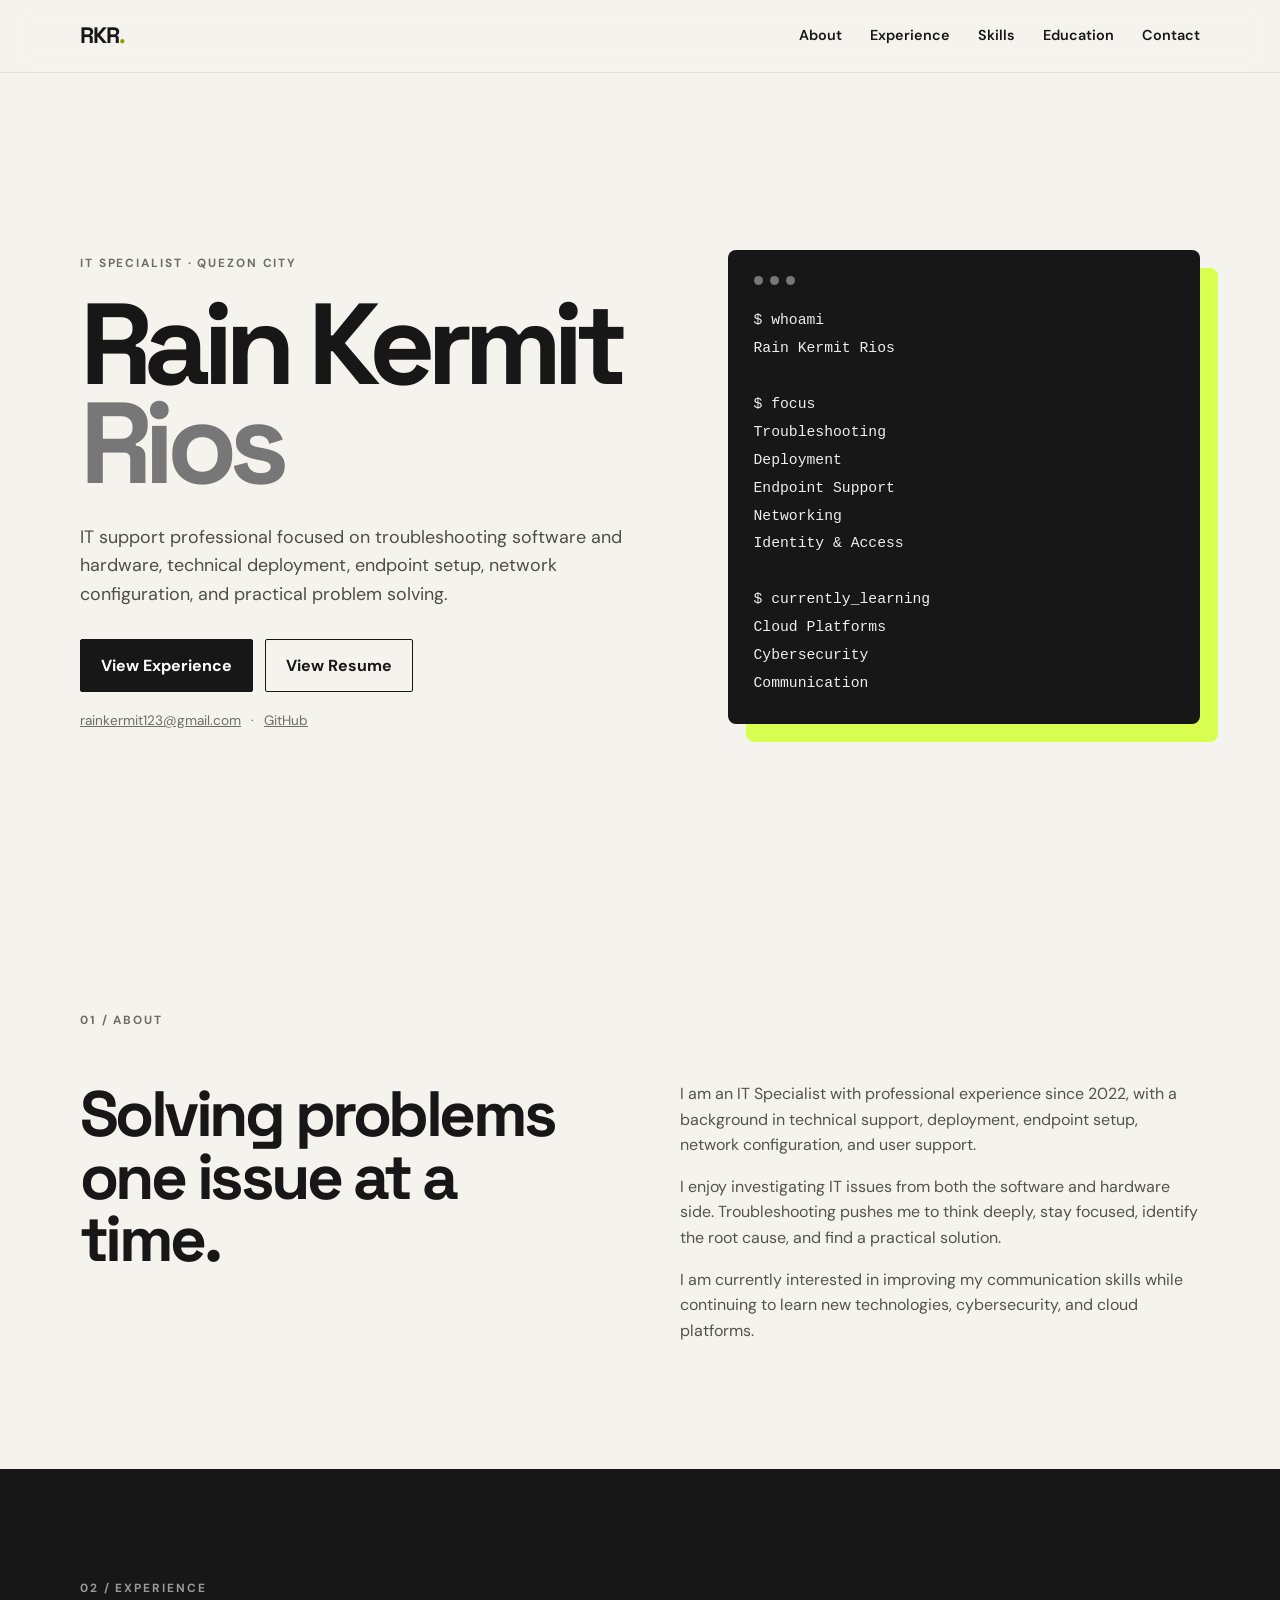
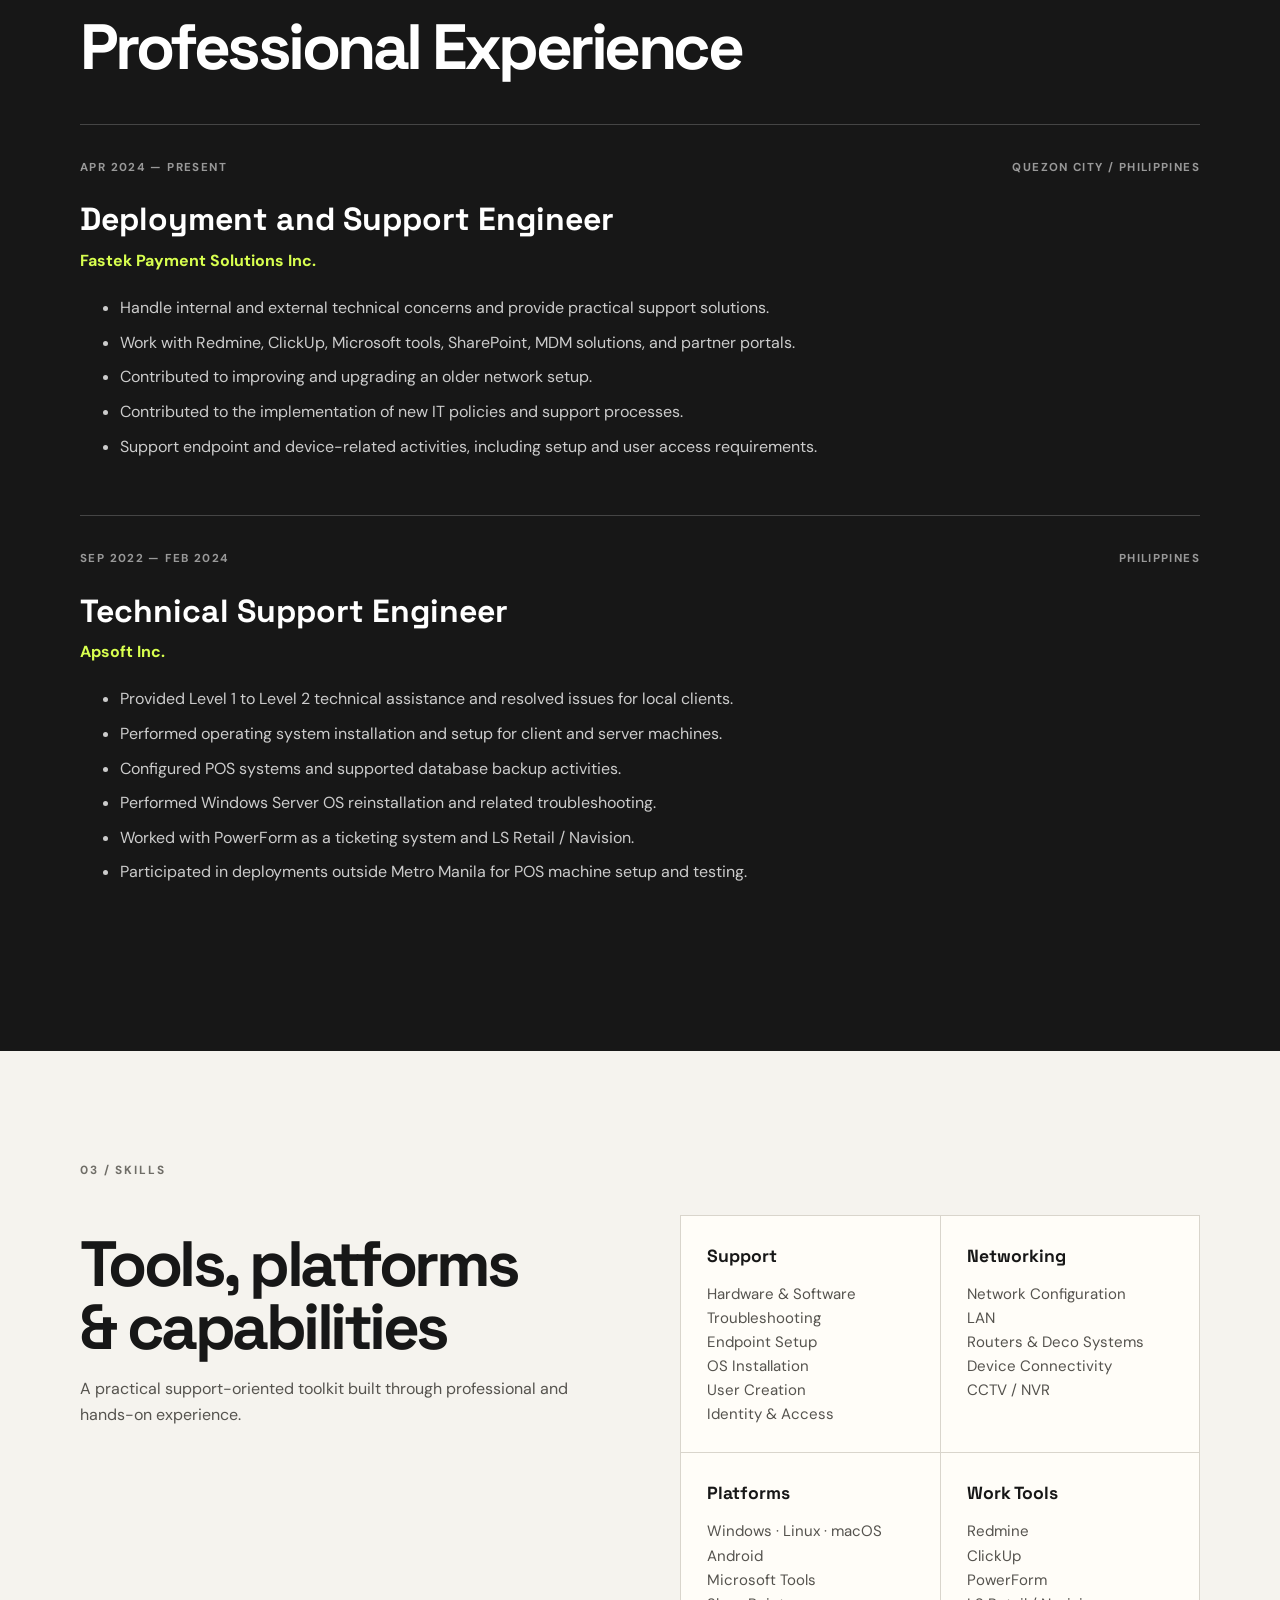
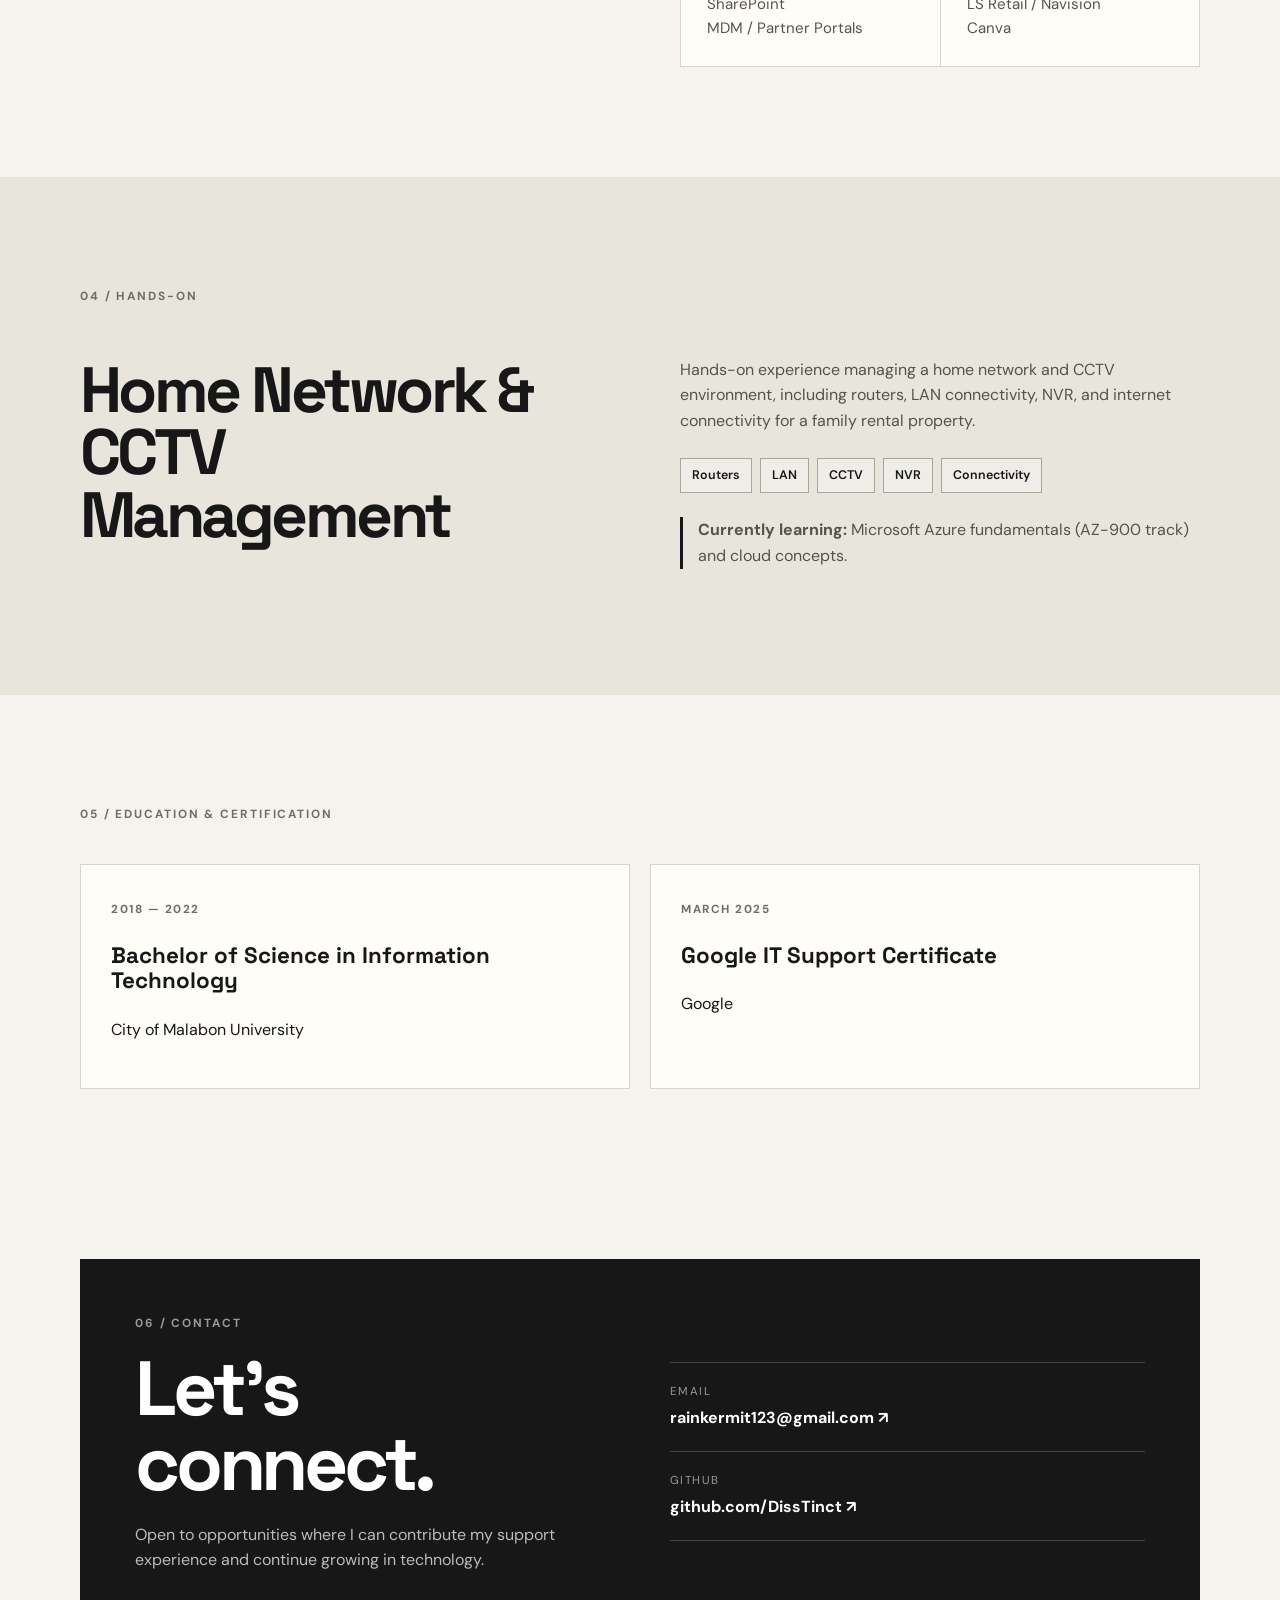
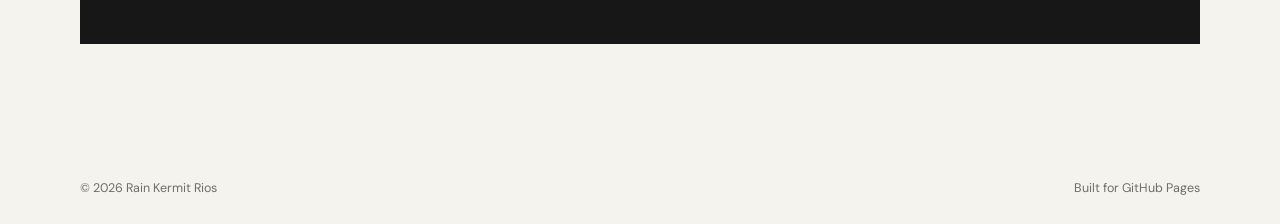
==== index.html @ cad7d7b9 "Add files via upload" ====
<!DOCTYPE html>
<html lang="en">
<head>
  <meta charset="UTF-8">
  <meta name="viewport" content="width=device-width, initial-scale=1.0">
  <meta name="description" content="Portfolio and resume of Rain Kermit Rios, IT Specialist.">
  <title>Rain Kermit Rios | IT Specialist</title>
  <link rel="stylesheet" href="style.css">
</head>
<body>
  <header class="site-header">
    <nav class="nav container">
      <a class="brand" href="#top">RKR<span>.</span></a>
      <button class="menu-toggle" aria-label="Toggle navigation">☰</button>
      <div class="nav-links">
        <a href="#about">About</a>
        <a href="#experience">Experience</a>
        <a href="#skills">Skills</a>
        <a href="#education">Education</a>
        <a href="#contact">Contact</a>
      </div>
    </nav>
  </header>

  <main id="top">
    <section class="hero container">
      <div class="hero-copy">
        <p class="eyebrow">IT SPECIALIST · QUEZON CITY</p>
        <h1>Rain Kermit<br><span>Rios</span></h1>
        <p class="hero-text">
          IT support professional focused on troubleshooting software and hardware,
          technical deployment, endpoint setup, network configuration, and practical problem solving.
        </p>
        <div class="hero-actions">
          <a class="button primary" href="#experience">View Experience</a>
          <a class="button secondary" href="resume.html" target="_blank">View Resume</a>
        </div>
        <div class="quick-links">
          <a href="mailto:rainkermit123@gmail.com">rainkermit123@gmail.com</a>
          <span>·</span>
          <a href="https://github.com/DissTinct" target="_blank" rel="noopener">GitHub</a>
        </div>
      </div>
      <div class="hero-card">
        <div class="terminal-top"><span></span><span></span><span></span></div>
        <pre><code>$ whoami
Rain Kermit Rios

$ focus
Troubleshooting
Deployment
Endpoint Support
Networking
Identity & Access

$ currently_learning
Cloud Platforms
Cybersecurity
Communication</code></pre>
      </div>
    </section>

    <section id="about" class="section container">
      <div class="section-label">01 / ABOUT</div>
      <div class="two-col">
        <div>
          <h2>Solving problems<br>one issue at a time.</h2>
        </div>
        <div>
          <p>
            I am an IT Specialist with professional experience since 2022, with a background
            in technical support, deployment, endpoint setup, network configuration, and user support.
          </p>
          <p>
            I enjoy investigating IT issues from both the software and hardware side. Troubleshooting
            pushes me to think deeply, stay focused, identify the root cause, and find a practical solution.
          </p>
          <p>
            I am currently interested in improving my communication skills while continuing to learn
            new technologies, cybersecurity, and cloud platforms.
          </p>
        </div>
      </div>
    </section>

    <section id="experience" class="section section-dark">
      <div class="container">
        <div class="section-label">02 / EXPERIENCE</div>
        <h2>Professional Experience</h2>

        <article class="experience-card">
          <div class="experience-meta">
            <span>APR 2024 — PRESENT</span>
            <span>QUEZON CITY / PHILIPPINES</span>
          </div>
          <h3>Deployment and Support Engineer</h3>
          <h4>Fastek Payment Solutions Inc.</h4>
          <ul>
            <li>Handle internal and external technical concerns and provide practical support solutions.</li>
            <li>Work with Redmine, ClickUp, Microsoft tools, SharePoint, MDM solutions, and partner portals.</li>
            <li>Contributed to improving and upgrading an older network setup.</li>
            <li>Contributed to the implementation of new IT policies and support processes.</li>
            <li>Support endpoint and device-related activities, including setup and user access requirements.</li>
          </ul>
        </article>

        <article class="experience-card">
          <div class="experience-meta">
            <span>SEP 2022 — FEB 2024</span>
            <span>PHILIPPINES</span>
          </div>
          <h3>Technical Support Engineer</h3>
          <h4>Apsoft Inc.</h4>
          <ul>
            <li>Provided Level 1 to Level 2 technical assistance and resolved issues for local clients.</li>
            <li>Performed operating system installation and setup for client and server machines.</li>
            <li>Configured POS systems and supported database backup activities.</li>
            <li>Performed Windows Server OS reinstallation and related troubleshooting.</li>
            <li>Worked with PowerForm as a ticketing system and LS Retail / Navision.</li>
            <li>Participated in deployments outside Metro Manila for POS machine setup and testing.</li>
          </ul>
        </article>
      </div>
    </section>

    <section id="skills" class="section container">
      <div class="section-label">03 / SKILLS</div>
      <div class="two-col">
        <div>
          <h2>Tools, platforms<br>& capabilities</h2>
          <p class="muted">A practical support-oriented toolkit built through professional and hands-on experience.</p>
        </div>
        <div class="skills-grid">
          <div class="skill-group">
            <h3>Support</h3>
            <p>Hardware & Software Troubleshooting<br>Endpoint Setup<br>OS Installation<br>User Creation<br>Identity & Access</p>
          </div>
          <div class="skill-group">
            <h3>Networking</h3>
            <p>Network Configuration<br>LAN<br>Routers & Deco Systems<br>Device Connectivity<br>CCTV / NVR</p>
          </div>
          <div class="skill-group">
            <h3>Platforms</h3>
            <p>Windows · Linux · macOS<br>Android<br>Microsoft Tools<br>SharePoint<br>MDM / Partner Portals</p>
          </div>
          <div class="skill-group">
            <h3>Work Tools</h3>
            <p>Redmine<br>ClickUp<br>PowerForm<br>LS Retail / Navision<br>Canva</p>
          </div>
        </div>
      </div>
    </section>

    <section class="section section-alt">
      <div class="container">
        <div class="section-label">04 / HANDS-ON</div>
        <div class="two-col">
          <div>
            <h2>Home Network &<br>CCTV Management</h2>
          </div>
          <div>
            <p>
              Hands-on experience managing a home network and CCTV environment, including
              routers, LAN connectivity, NVR, and internet connectivity for a family rental property.
            </p>
            <div class="tag-list">
              <span>Routers</span><span>LAN</span><span>CCTV</span><span>NVR</span><span>Connectivity</span>
            </div>
            <p class="learning-note"><strong>Currently learning:</strong> Microsoft Azure fundamentals (AZ-900 track) and cloud concepts.</p>
          </div>
        </div>
      </div>
    </section>

    <section id="education" class="section container">
      <div class="section-label">05 / EDUCATION & CERTIFICATION</div>
      <div class="credentials">
        <div class="credential">
          <span class="credential-year">2018 — 2022</span>
          <h3>Bachelor of Science in Information Technology</h3>
          <p>City of Malabon University</p>
        </div>
        <div class="credential">
          <span class="credential-year">MARCH 2025</span>
          <h3>Google IT Support Certificate</h3>
          <p>Google</p>
        </div>
      </div>
    </section>

    <section id="contact" class="section contact-section">
      <div class="container contact-card">
        <div>
          <div class="section-label">06 / CONTACT</div>
          <h2>Let's connect.</h2>
          <p>Open to opportunities where I can contribute my support experience and continue growing in technology.</p>
        </div>
        <div class="contact-links">
          <a class="contact-link" href="mailto:rainkermit123@gmail.com">
            <span>Email</span><strong>rainkermit123@gmail.com ↗</strong>
          </a>
          <a class="contact-link" href="https://github.com/DissTinct" target="_blank" rel="noopener">
            <span>GitHub</span><strong>github.com/DissTinct ↗</strong>
          </a>
        </div>
      </div>
    </section>
  </main>

  <footer class="footer">
    <div class="container">
      <span>© 2026 Rain Kermit Rios</span>
      <span>Built for GitHub Pages</span>
    </div>
  </footer>

  <script src="script.js"></script>
</body>
</html>
---- style.css ----
@import url('https://fonts.googleapis.com/css2?family=DM+Sans:wght@400;500;600;700&family=Space+Grotesk:wght@500;600;700&display=swap');

:root {
  --bg: #f5f3ee;
  --paper: #fffdf8;
  --ink: #171717;
  --muted: #6f6d67;
  --line: #d9d5cc;
  --dark: #171717;
  --dark-2: #222;
  --accent: #d8ff4f;
  --max: 1120px;
}
* { box-sizing: border-box; }
html { scroll-behavior: smooth; }
body { margin:0; background:var(--bg); color:var(--ink); font-family:"DM Sans",sans-serif; line-height:1.6; }
a { color:inherit; }
.container { width:min(calc(100% - 40px), var(--max)); margin:auto; }
.site-header { position:sticky; top:0; z-index:20; background:rgba(245,243,238,.92); backdrop-filter:blur(14px); border-bottom:1px solid rgba(0,0,0,.07); }
.nav { min-height:72px; display:flex; align-items:center; justify-content:space-between; }
.brand { font-family:"Space Grotesk"; font-weight:700; font-size:1.4rem; text-decoration:none; letter-spacing:-.04em; }
.brand span { color:#879f00; }
.nav-links { display:flex; gap:28px; }
.nav-links a { text-decoration:none; font-size:.9rem; font-weight:600; }
.nav-links a:hover { text-decoration:underline; }
.menu-toggle { display:none; border:0; background:none; font-size:1.5rem; }
.hero { min-height:calc(100vh - 72px); display:grid; grid-template-columns:1.1fr .9fr; gap:70px; align-items:center; padding:80px 0; }
.eyebrow,.section-label { font-size:.74rem; font-weight:700; letter-spacing:.16em; color:var(--muted); }
.hero h1,h2,h3 { font-family:"Space Grotesk",sans-serif; }
.hero h1 { font-size:clamp(4rem,9vw,7.8rem); line-height:.86; letter-spacing:-.075em; margin:22px 0 30px; }
.hero h1 span { color:#777; }
.hero-text { max-width:620px; font-size:1.12rem; color:#4f4d48; }
.hero-actions { display:flex; gap:12px; margin:30px 0 18px; }
.button { display:inline-flex; padding:13px 20px; border:1px solid var(--ink); text-decoration:none; font-weight:700; border-radius:2px; }
.button.primary { background:var(--ink); color:white; }
.button.secondary { background:transparent; }
.quick-links { display:flex; gap:10px; font-size:.85rem; color:var(--muted); }
.quick-links a:hover { color:var(--ink); }
.hero-card { background:var(--dark); color:#eee; padding:26px; border-radius:8px; box-shadow:18px 18px 0 var(--accent); }
.terminal-top { display:flex; gap:7px; margin-bottom:22px; }
.terminal-top span { width:9px; height:9px; border-radius:50%; background:#777; }
.hero-card pre { margin:0; white-space:pre-wrap; font:500 .92rem/1.9 "SFMono-Regular",Consolas,monospace; }
.section { padding:110px 0; }
.section h2 { font-size:clamp(2.5rem,5vw,4.5rem); line-height:.98; letter-spacing:-.055em; margin:18px 0; }
.two-col { display:grid; grid-template-columns:1fr 1fr; gap:80px; margin-top:35px; }
.two-col > div:last-child { max-width:650px; }
.two-col p { color:#55534e; }
.section-dark { background:var(--dark); color:white; }
.section-dark .section-label { color:#999; }
.section-dark > .container > h2 { margin-bottom:45px; }
.experience-card { border-top:1px solid #454545; padding:34px 0 40px; }
.experience-meta { display:flex; justify-content:space-between; color:#999; font-size:.72rem; font-weight:700; letter-spacing:.12em; }
.experience-card h3 { font-size:2rem; margin:17px 0 2px; }
.experience-card h4 { margin:0 0 22px; color:var(--accent); font-size:1rem; }
.experience-card li { color:#ccc; margin:9px 0; }
.skills-grid { display:grid; grid-template-columns:1fr 1fr; gap:1px; background:var(--line); border:1px solid var(--line); }
.skill-group { background:var(--paper); padding:26px; min-height:180px; }
.skill-group h3 { margin:0 0 12px; font-size:1.1rem; }
.skill-group p { margin:0; font-size:.94rem; }
.muted { color:var(--muted); }
.section-alt { background:#e8e5dd; }
.tag-list { display:flex; flex-wrap:wrap; gap:8px; margin:24px 0; }
.tag-list span { border:1px solid #aaa59b; padding:7px 11px; font-size:.78rem; font-weight:600; background:rgba(255,255,255,.3); }
.learning-note { border-left:3px solid var(--ink); padding-left:15px; }
.credentials { display:grid; grid-template-columns:1fr 1fr; gap:20px; margin-top:40px; }
.credential { background:var(--paper); border:1px solid var(--line); padding:30px; }
.credential-year { font-size:.73rem; letter-spacing:.13em; font-weight:700; color:var(--muted); }
.credential h3 { font-size:1.4rem; line-height:1.15; }
.contact-section { padding-top:60px; }
.contact-card { background:var(--dark); color:white; padding:55px; display:grid; grid-template-columns:1fr 1fr; gap:60px; }
.contact-card .section-label { color:#999; }
.contact-card h2 { font-size:clamp(3rem,6vw,5.5rem); margin-bottom:20px; }
.contact-card p { color:#bbb; max-width:500px; }
.contact-links { display:flex; flex-direction:column; justify-content:center; }
.contact-link { border-top:1px solid #444; padding:20px 0; text-decoration:none; display:flex; flex-direction:column; gap:4px; }
.contact-link:last-child { border-bottom:1px solid #444; }
.contact-link span { color:#999; font-size:.72rem; letter-spacing:.12em; text-transform:uppercase; }
.contact-link strong { font-size:1rem; }
.footer { padding:25px 0; font-size:.78rem; color:var(--muted); }
.footer .container { display:flex; justify-content:space-between; }

@media (max-width: 800px) {
  .nav-links { display:none; position:absolute; left:20px; right:20px; top:72px; padding:18px; background:var(--paper); border:1px solid var(--line); flex-direction:column; gap:14px; }
  .nav-links.open { display:flex; }
  .menu-toggle { display:block; }
  .hero { grid-template-columns:1fr; gap:50px; min-height:auto; padding:70px 0 100px; }
  .hero-card { box-shadow:10px 10px 0 var(--accent); }
  .two-col,.contact-card { grid-template-columns:1fr; gap:35px; }
  .credentials { grid-template-columns:1fr; }
  .section { padding:80px 0; }
  .experience-meta { flex-direction:column; gap:4px; }
  .contact-card { padding:35px 25px; }
}
@media (max-width: 520px) {
  .container { width:min(calc(100% - 28px), var(--max)); }
  .hero h1 { font-size:4rem; }
  .skills-grid { grid-template-columns:1fr; }
  .hero-actions { flex-direction:column; }
  .button { justify-content:center; }
}
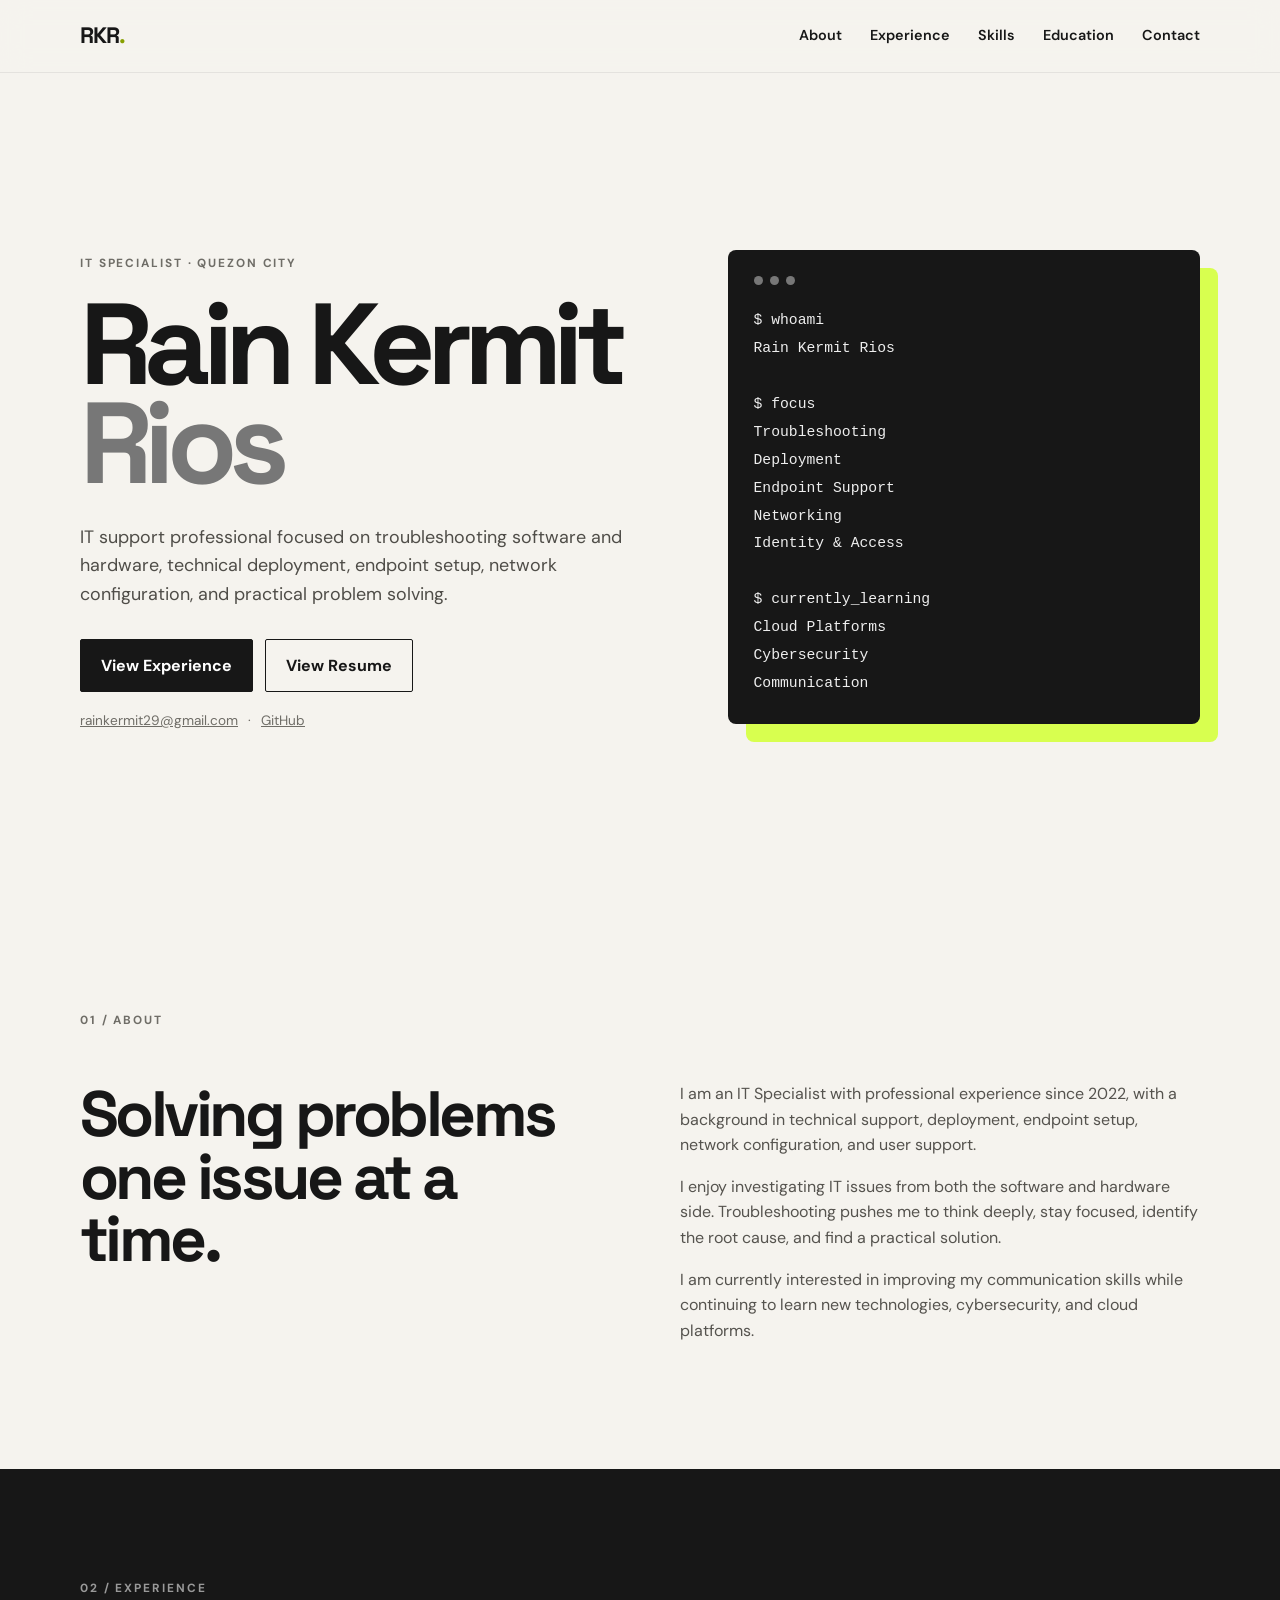
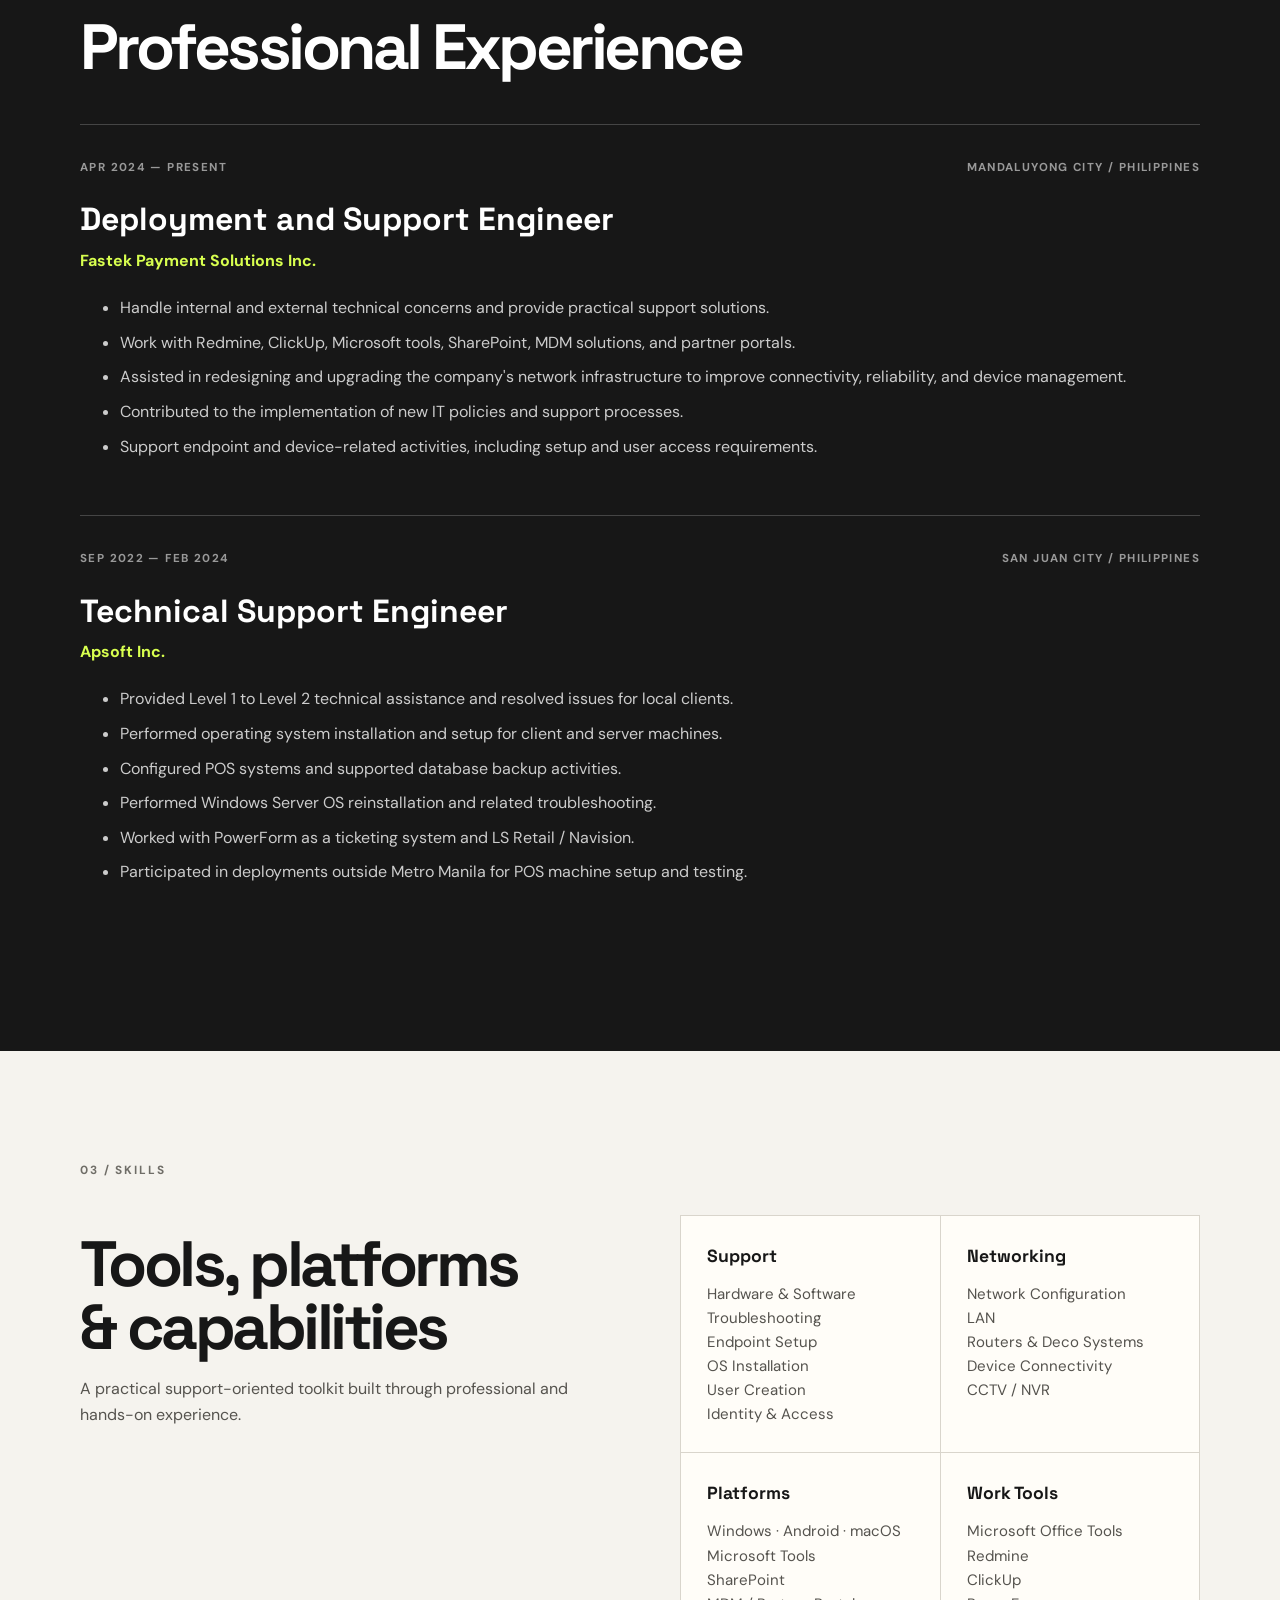
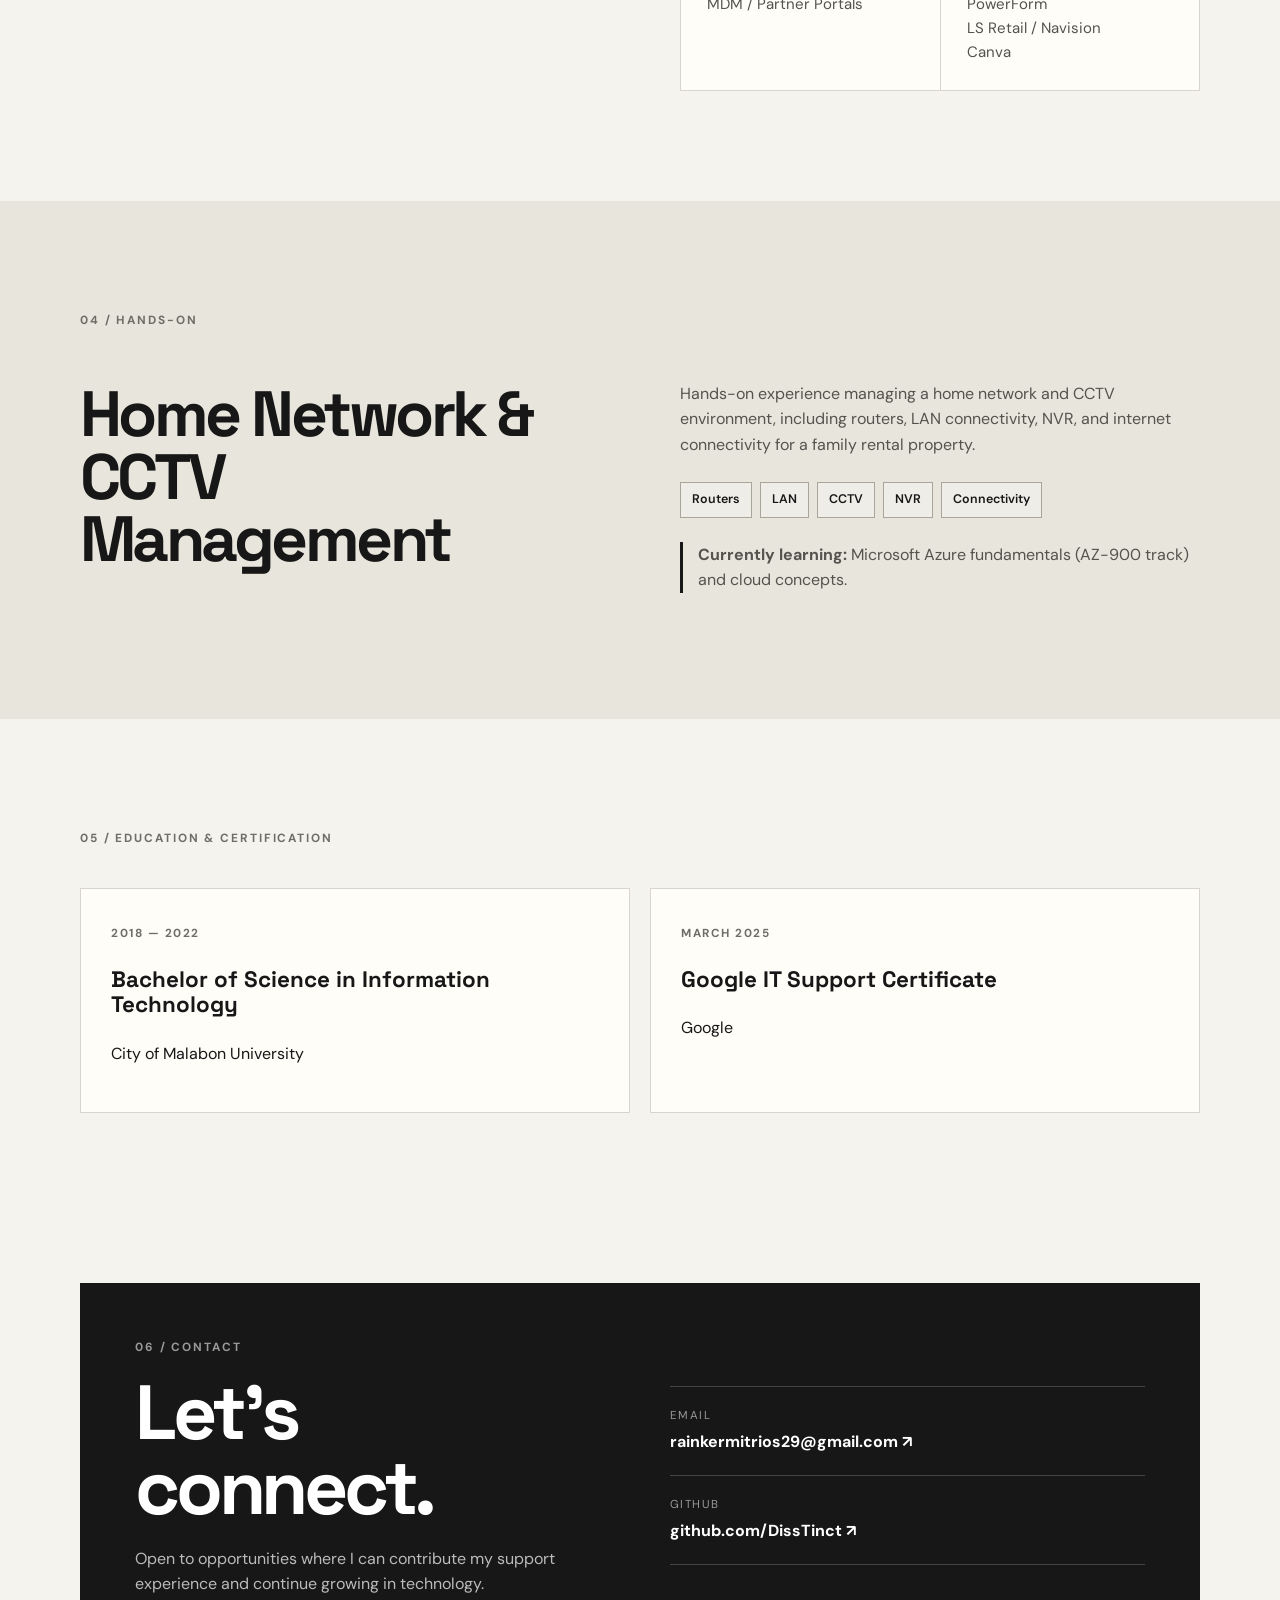
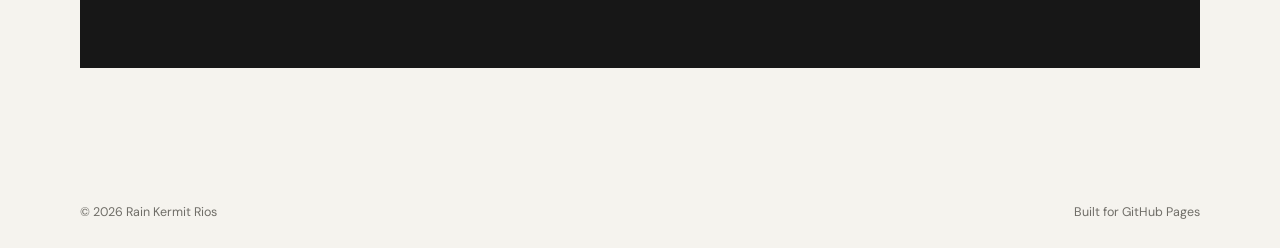
==== commit 08de01a9: "commit" ====
--- a/index.html
+++ b/index.html
@@ -36,7 +36,7 @@
           <a class="button secondary" href="resume.html" target="_blank">View Resume</a>
         </div>
         <div class="quick-links">
-          <a href="mailto:rainkermit123@gmail.com">rainkermit123@gmail.com</a>
+          <a href="mailto:rainkermit29@gmail.com">rainkermit29@gmail.com</a>
           <span>·</span>
           <a href="https://github.com/DissTinct" target="_blank" rel="noopener">GitHub</a>
         </div>
@@ -91,14 +91,14 @@
         <article class="experience-card">
           <div class="experience-meta">
             <span>APR 2024 — PRESENT</span>
-            <span>QUEZON CITY / PHILIPPINES</span>
+            <span>MANDALUYONG CITY / PHILIPPINES</span>
           </div>
           <h3>Deployment and Support Engineer</h3>
           <h4>Fastek Payment Solutions Inc.</h4>
           <ul>
             <li>Handle internal and external technical concerns and provide practical support solutions.</li>
             <li>Work with Redmine, ClickUp, Microsoft tools, SharePoint, MDM solutions, and partner portals.</li>
-            <li>Contributed to improving and upgrading an older network setup.</li>
+            <li>Assisted in redesigning and upgrading the company's network infrastructure to improve connectivity, reliability, and device management.</li>
             <li>Contributed to the implementation of new IT policies and support processes.</li>
             <li>Support endpoint and device-related activities, including setup and user access requirements.</li>
           </ul>
@@ -107,7 +107,7 @@
         <article class="experience-card">
           <div class="experience-meta">
             <span>SEP 2022 — FEB 2024</span>
-            <span>PHILIPPINES</span>
+            <span>SAN JUAN CITY / PHILIPPINES</span>
           </div>
           <h3>Technical Support Engineer</h3>
           <h4>Apsoft Inc.</h4>
@@ -141,11 +141,11 @@
           </div>
           <div class="skill-group">
             <h3>Platforms</h3>
-            <p>Windows · Linux · macOS<br>Android<br>Microsoft Tools<br>SharePoint<br>MDM / Partner Portals</p>
+            <p>Windows · Android · macOS<br>Microsoft Tools<br>SharePoint<br>MDM / Partner Portals</p>
           </div>
           <div class="skill-group">
             <h3>Work Tools</h3>
-            <p>Redmine<br>ClickUp<br>PowerForm<br>LS Retail / Navision<br>Canva</p>
+            <p>Microsoft Office Tools<br>Redmine<br>ClickUp<br>PowerForm<br>LS Retail / Navision<br>Canva</p>
           </div>
         </div>
       </div>
@@ -196,8 +196,8 @@
           <p>Open to opportunities where I can contribute my support experience and continue growing in technology.</p>
         </div>
         <div class="contact-links">
-          <a class="contact-link" href="mailto:rainkermit123@gmail.com">
-            <span>Email</span><strong>rainkermit123@gmail.com ↗</strong>
+          <a class="contact-link" href="mailto:rainkermitrios29@gmail.com">
+            <span>Email</span><strong>rainkermitrios29@gmail.com ↗</strong>
           </a>
           <a class="contact-link" href="https://github.com/DissTinct" target="_blank" rel="noopener">
             <span>GitHub</span><strong>github.com/DissTinct ↗</strong>
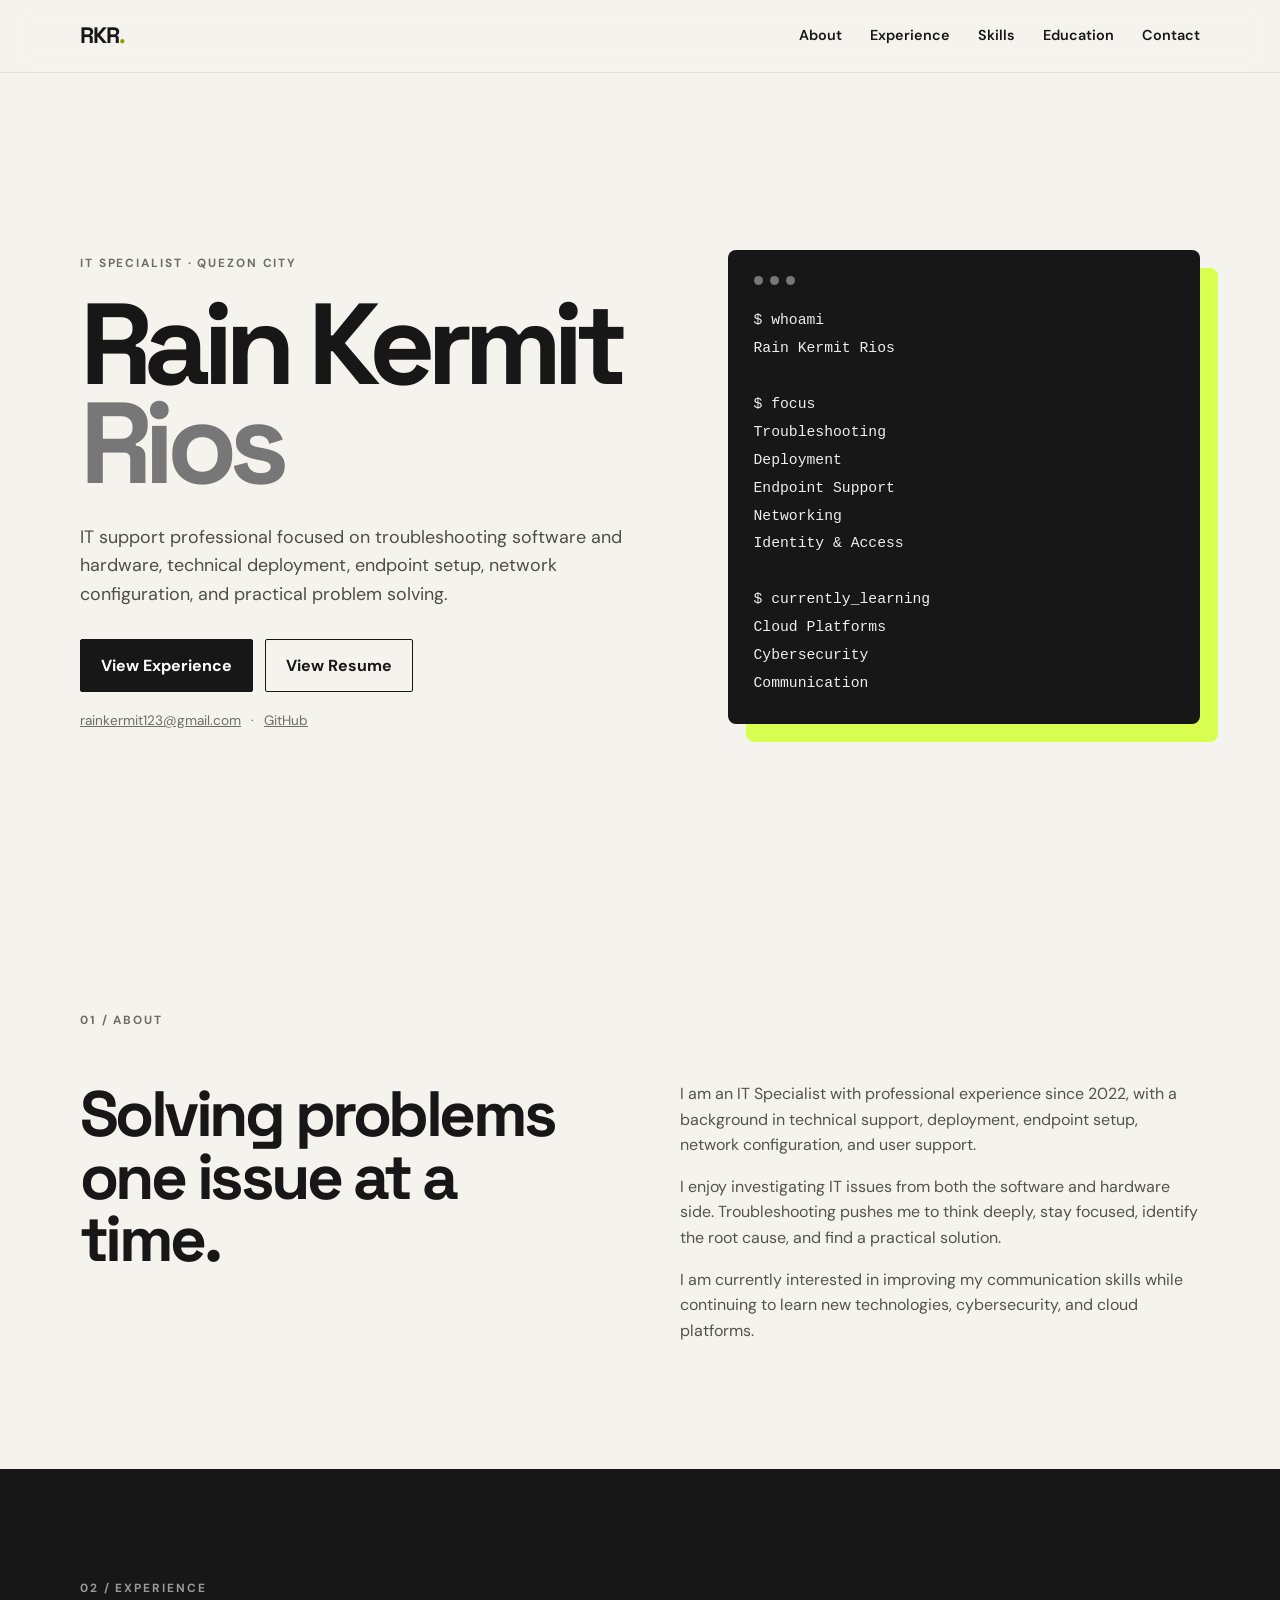
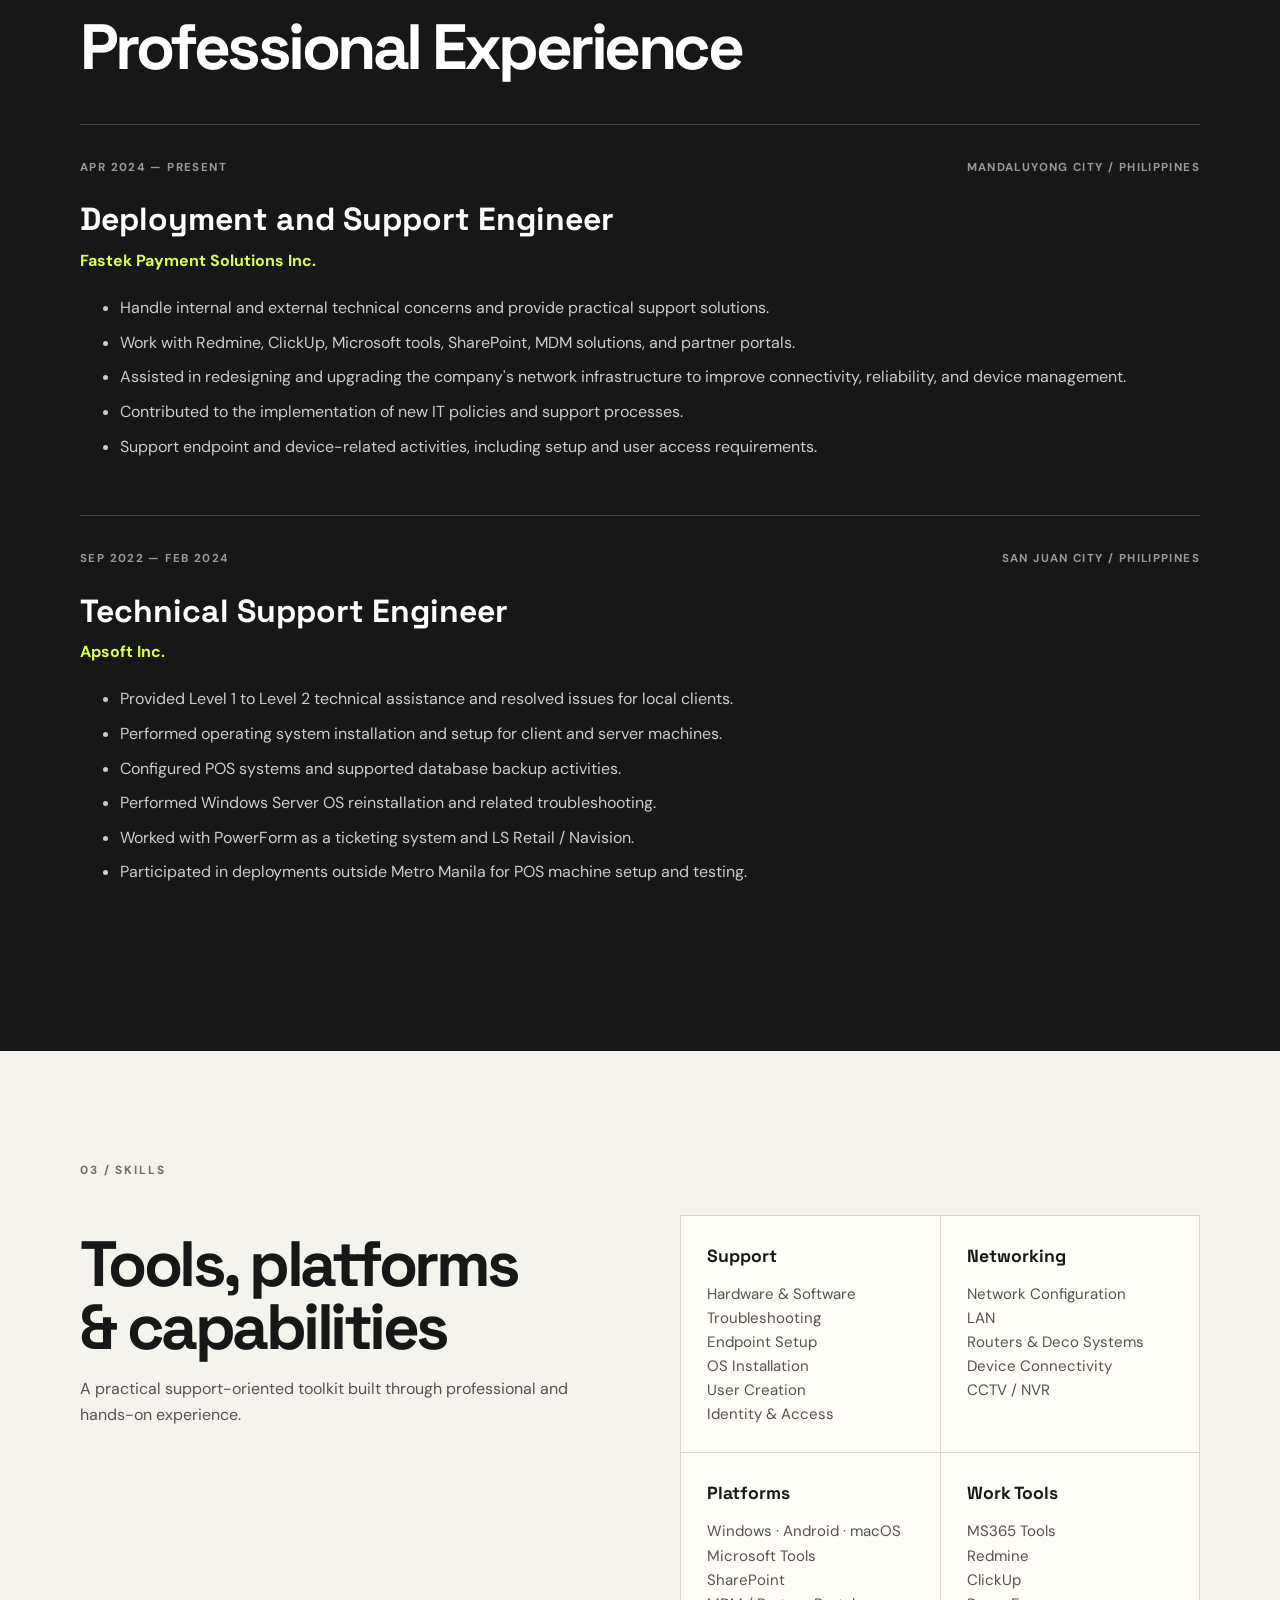
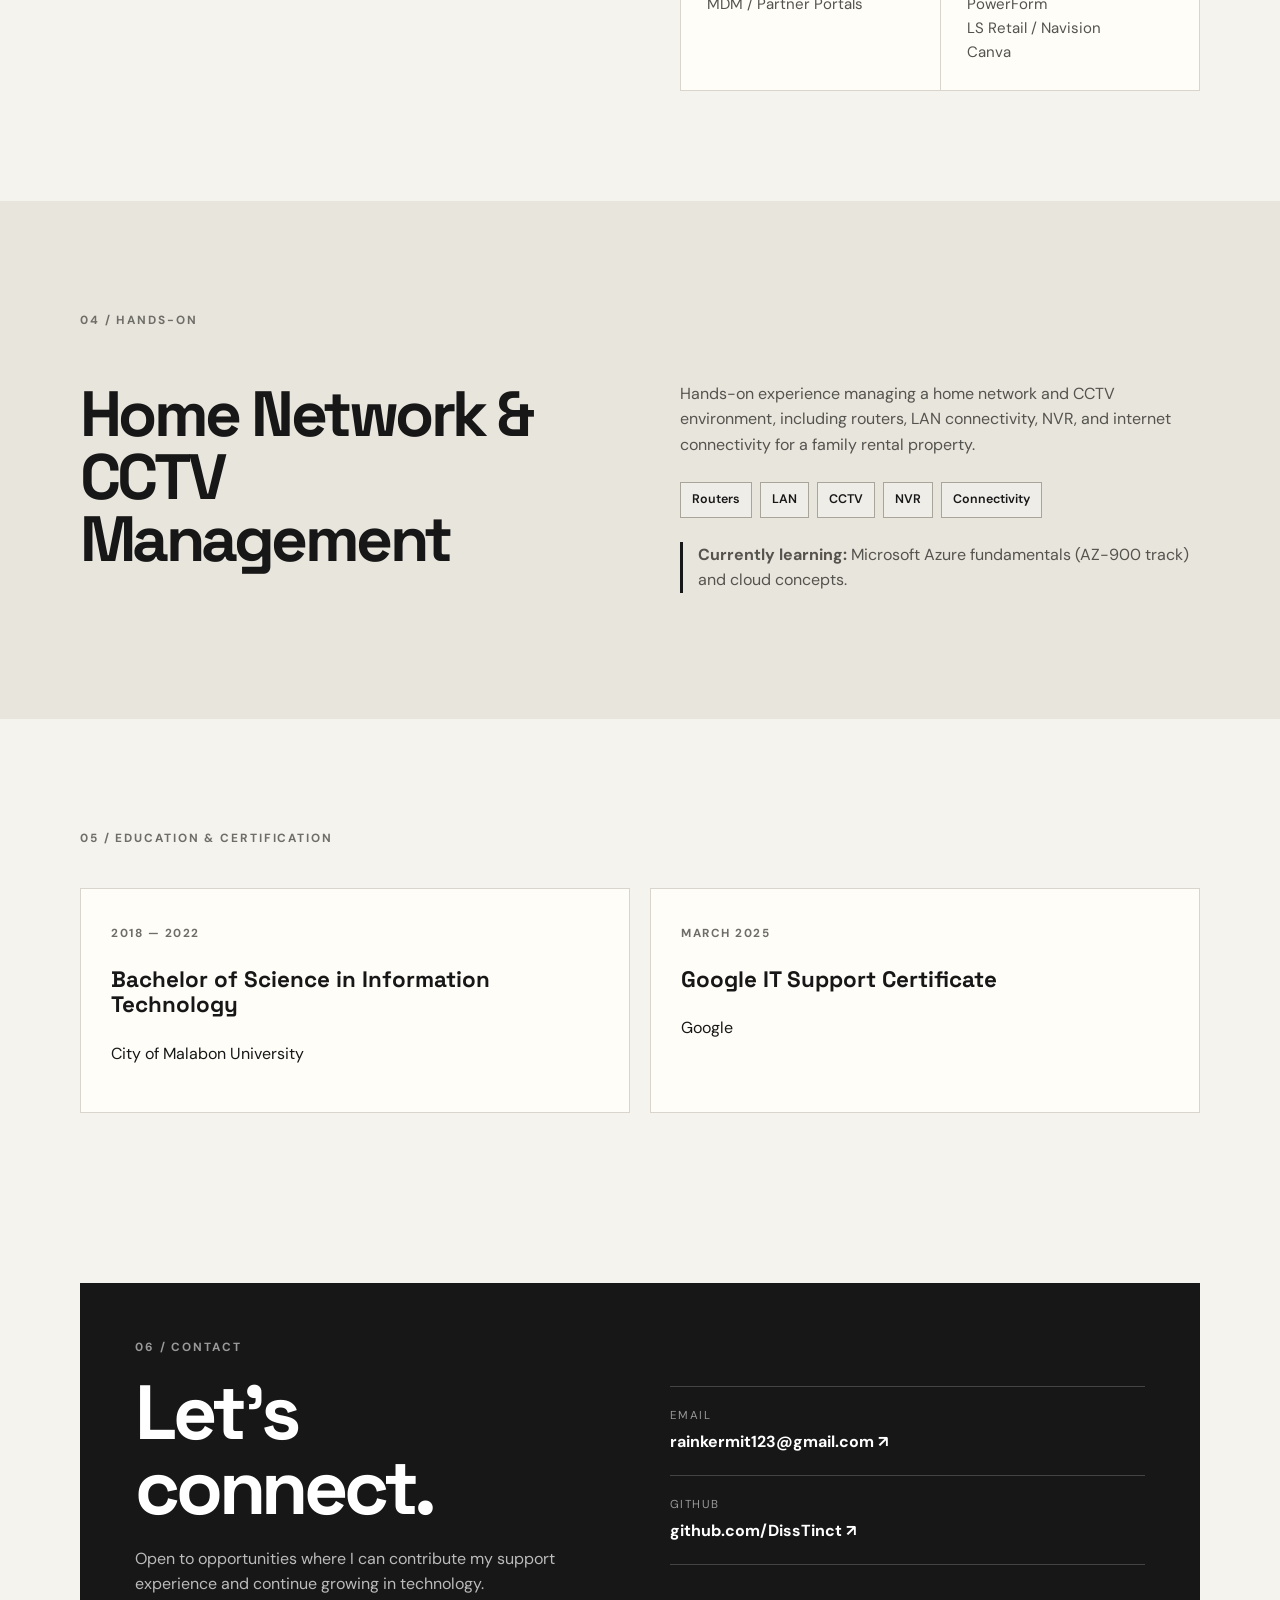
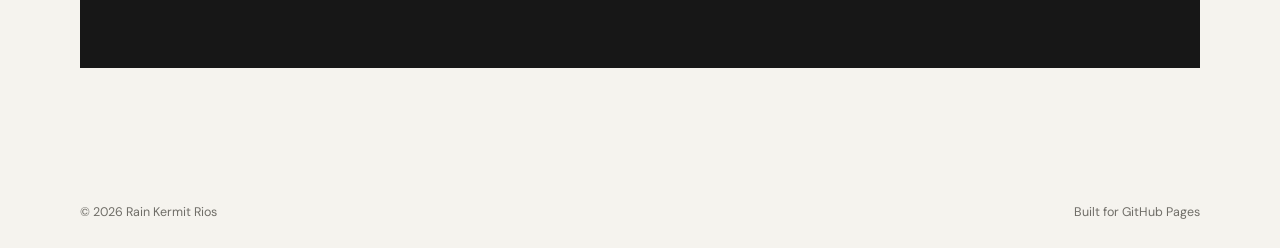
==== commit 16a4db62: "Revise experience details in index.html Updated job locations, responsibilities, and skills in the e" ====
--- a/index.html
+++ b/index.html
@@ -36,7 +36,7 @@
           <a class="button secondary" href="resume.html" target="_blank">View Resume</a>
         </div>
         <div class="quick-links">
-          <a href="mailto:rainkermit29@gmail.com">rainkermit29@gmail.com</a>
+          <a href="mailto:rainkermit123@gmail.com">rainkermit123@gmail.com</a>
           <span>·</span>
           <a href="https://github.com/DissTinct" target="_blank" rel="noopener">GitHub</a>
         </div>
@@ -145,7 +145,7 @@
           </div>
           <div class="skill-group">
             <h3>Work Tools</h3>
-            <p>Microsoft Office Tools<br>Redmine<br>ClickUp<br>PowerForm<br>LS Retail / Navision<br>Canva</p>
+            <p>MS365 Tools<br>Redmine<br>ClickUp<br>PowerForm<br>LS Retail / Navision<br>Canva</p>
           </div>
         </div>
       </div>
@@ -196,8 +196,8 @@
           <p>Open to opportunities where I can contribute my support experience and continue growing in technology.</p>
         </div>
         <div class="contact-links">
-          <a class="contact-link" href="mailto:rainkermitrios29@gmail.com">
-            <span>Email</span><strong>rainkermitrios29@gmail.com ↗</strong>
+          <a class="contact-link" href="mailto:rainkermit123@gmail.com">
+            <span>Email</span><strong>rainkermit123@gmail.com ↗</strong>
           </a>
           <a class="contact-link" href="https://github.com/DissTinct" target="_blank" rel="noopener">
             <span>GitHub</span><strong>github.com/DissTinct ↗</strong>
